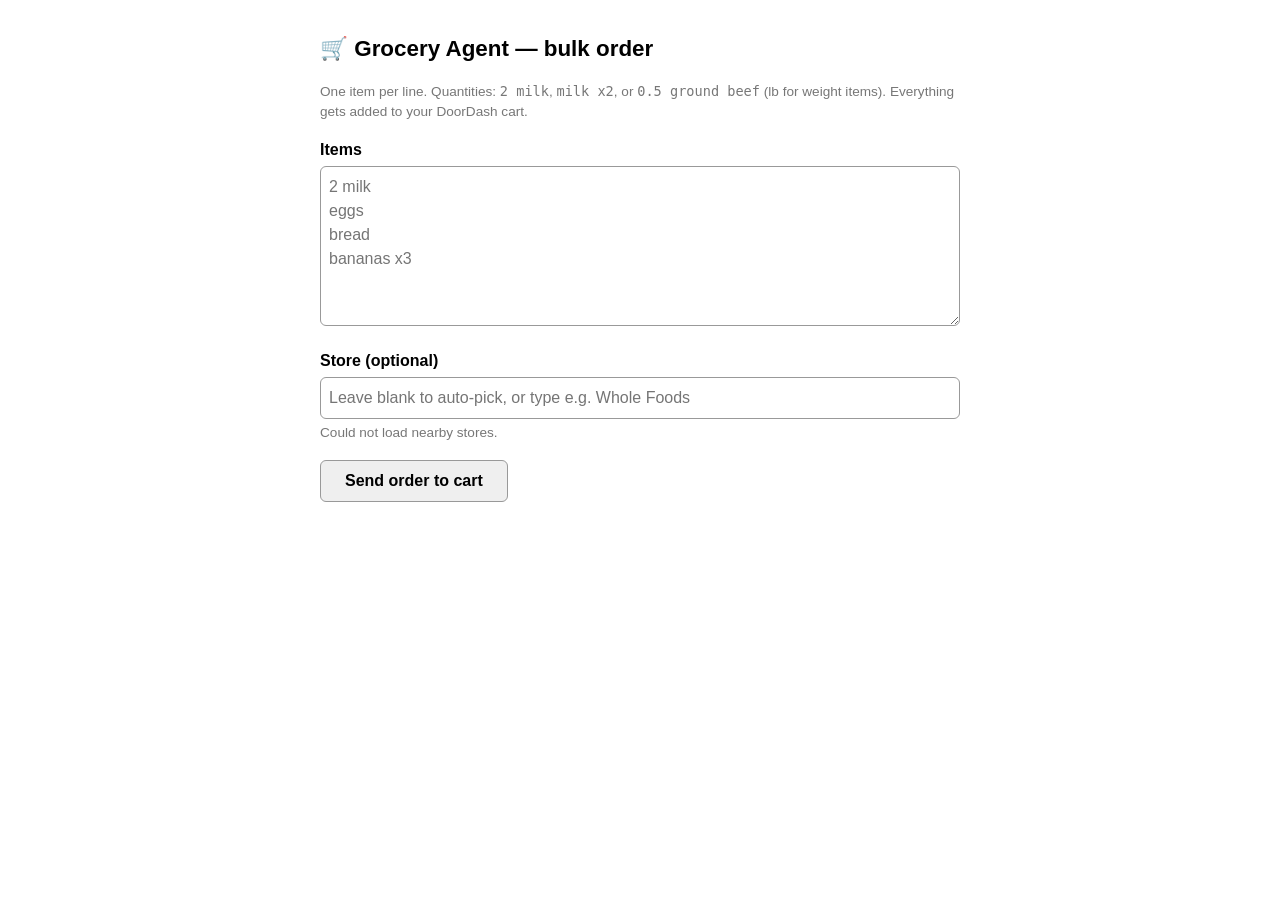
==== static/index.html @ d61a8d70 "Add bulk-order webapp bridging to DoorDash cart via dd-cli Basic stdlib-only web server: POST /api/o" ====
<!doctype html>
<html lang="en">
<head>
<meta charset="utf-8">
<meta name="viewport" content="width=device-width, initial-scale=1">
<title>Grocery Agent — bulk order</title>
<style>
  :root { color-scheme: light dark; }
  body { font-family: -apple-system, BlinkMacSystemFont, "Segoe UI", sans-serif;
         max-width: 640px; margin: 2rem auto; padding: 0 1rem; line-height: 1.5; }
  h1 { font-size: 1.4rem; }
  label { display: block; font-weight: 600; margin: 1rem 0 0.25rem; }
  textarea, input, button { font: inherit; width: 100%; box-sizing: border-box;
         padding: 0.5rem; border-radius: 6px; border: 1px solid #999; }
  textarea { min-height: 10rem; }
  button { margin-top: 1rem; cursor: pointer; font-weight: 600; width: auto;
         padding: 0.5rem 1.5rem; }
  button:disabled { opacity: 0.5; cursor: wait; }
  .hint { color: #777; font-size: 0.85rem; margin-top: 0.25rem; }
  #result { margin-top: 1.5rem; padding: 1rem; border-radius: 8px; display: none;
         border: 1px solid #999; overflow-x: auto; }
  #result.ok { border-color: #2e7d32; }
  #result.err { border-color: #c62828; }
  table { border-collapse: collapse; width: 100%; margin-top: 0.5rem; }
  td, th { text-align: left; padding: 0.2rem 0.75rem 0.2rem 0; }
  .warn { color: #b26a00; }
  .error { color: #c62828; }
</style>
</head>
<body>
<h1>🛒 Grocery Agent — bulk order</h1>
<p class="hint">One item per line. Quantities: <code>2 milk</code>, <code>milk x2</code>, or <code>0.5 ground beef</code> (lb for weight items). Everything gets added to your DoorDash cart.</p>

<label for="items">Items</label>
<textarea id="items" placeholder="2 milk&#10;eggs&#10;bread&#10;bananas x3"></textarea>

<label for="store">Store (optional)</label>
<input id="store" list="stores" placeholder="Leave blank to auto-pick, or type e.g. Whole Foods">
<datalist id="stores"></datalist>
<div class="hint" id="store-hint">Loading nearby stores…</div>

<button id="send">Send order to cart</button>

<div id="result"></div>

<script>
const $ = id => document.getElementById(id);
const storeIds = {};   // "name" -> store_id from /api/stores

fetch('/api/stores').then(r => r.json()).then(data => {
  const stores = data.stores || [];
  $('stores').innerHTML = stores.map(s => `<option value="${s.name}">`).join('');
  stores.forEach(s => storeIds[s.name] = s.store_id);
  $('store-hint').textContent = stores.length
    ? `${stores.length} stores near your default address.`
    : 'Could not load nearby stores — you can still type a store name.';
}).catch(() => $('store-hint').textContent = 'Could not load nearby stores.');

function esc(s) {
  return String(s ?? '').replace(/[&<>"]/g, c =>
    ({'&':'&amp;','<':'&lt;','>':'&gt;','"':'&quot;'}[c]));
}

$('send').onclick = async () => {
  const text = $('items').value.trim();
  const box = $('result');
  if (!text) { alert('Add at least one item.'); return; }

  const body = { text };
  const store = $('store').value.trim();
  if (store && storeIds[store]) body.store_id = String(storeIds[store]);
  else if (store) body.store_name = store;

  $('send').disabled = true;
  box.style.display = 'block';
  box.className = '';
  box.textContent = 'Resolving items and filling your cart… (this can take a minute)';

  try {
    const resp = await fetch('/api/order', {
      method: 'POST',
      headers: { 'Content-Type': 'application/json' },
      body: JSON.stringify(body),
    });
    const r = await resp.json();
    box.className = r.ok ? 'ok' : 'err';
    if (!r.ok) {
      box.innerHTML = `<strong class="error">Order failed:</strong> ${esc(r.error)}`;
      return;
    }
    const rows = (r.resolved || []).map(it =>
      `<tr><td>${esc(it.quantity)}${it.unit ? ' ' + esc(it.unit) : '×'}</td>` +
      `<td>${esc(it.name)}</td><td>${it.price != null ? '$' + esc(it.price) : ''}</td></tr>`
    ).join('');
    const errs = (r.item_errors || []).map(e =>
      `<li class="error">${esc(e.item_name || e.item_id)}: ${esc(e.error_message)}</li>`).join('');
    box.innerHTML =
      `<strong>✅ Added to your ${esc(r.store_name)} cart</strong>` +
      (r.appended_to_existing_cart
        ? ' <span class="warn">(appended to a cart you already had open at this store)</span>' : '') +
      `<table><tr><th>Qty</th><th>Item</th><th>Price</th></tr>${rows}</table>` +
      (r.notes ? `<p class="warn">⚠️ ${esc(r.notes)}</p>` : '') +
      (errs ? `<p class="error">Some items failed:</p><ul>${errs}</ul>` : '') +
      `<p class="hint">Cart: <code>${esc(r.cart_uuid)}</code> · delivering to ${esc(r.delivery_address)}<br>` +
      `Review &amp; check out in the DoorDash app, or run ` +
      `<code>dd-cli order preview --cart-uuid ${esc(r.cart_uuid)}</code>.</p>`;
  } catch (e) {
    box.className = 'err';
    box.textContent = 'Request failed: ' + e;
  } finally {
    $('send').disabled = false;
  }
};
</script>
</body>
</html>
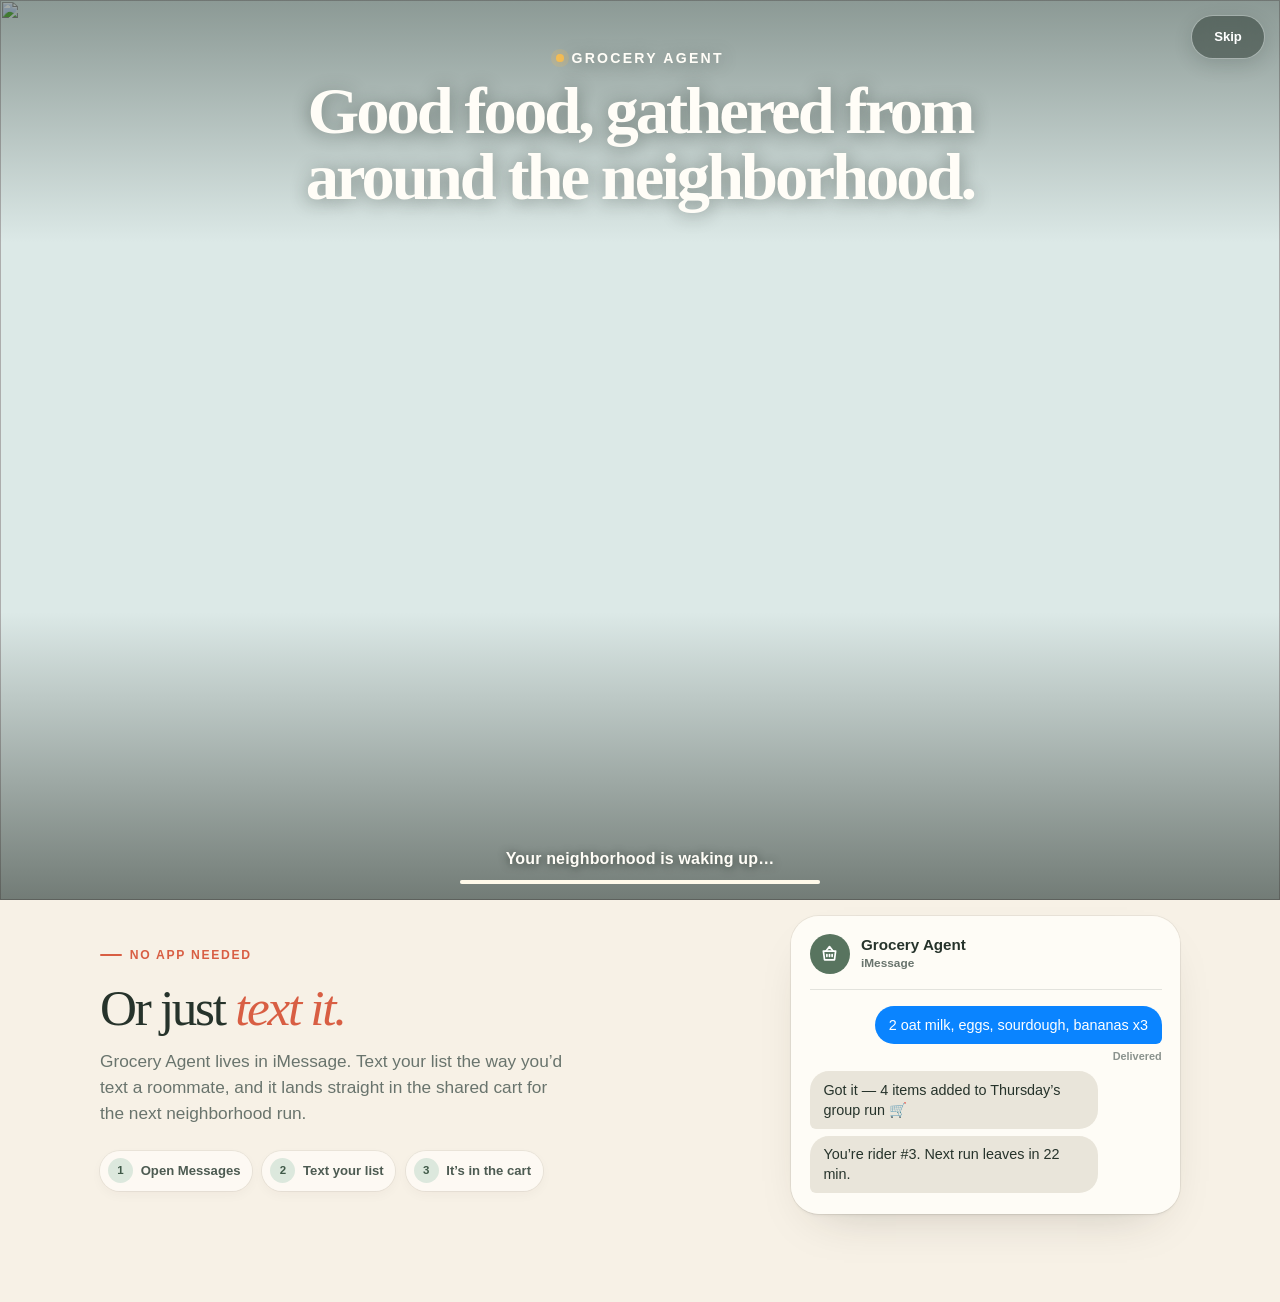
==== commit 65fb63b1: "Add grocery agent app: bulk order form, dispatch dashboard, and server - server.py: stdlib HTTP serv" ====
--- a/static/index.html
+++ b/static/index.html
@@ -3,58 +3,984 @@
 <head>
 <meta charset="utf-8">
 <meta name="viewport" content="width=device-width, initial-scale=1">
-<title>Grocery Agent — bulk order</title>
+<meta name="theme-color" content="#f7f1e6">
+<title>Grocery Agent — groceries, gathered</title>
 <style>
-  :root { color-scheme: light dark; }
-  body { font-family: -apple-system, BlinkMacSystemFont, "Segoe UI", sans-serif;
-         max-width: 640px; margin: 2rem auto; padding: 0 1rem; line-height: 1.5; }
-  h1 { font-size: 1.4rem; }
-  label { display: block; font-weight: 600; margin: 1rem 0 0.25rem; }
-  textarea, input, button { font: inherit; width: 100%; box-sizing: border-box;
-         padding: 0.5rem; border-radius: 6px; border: 1px solid #999; }
-  textarea { min-height: 10rem; }
-  button { margin-top: 1rem; cursor: pointer; font-weight: 600; width: auto;
-         padding: 0.5rem 1.5rem; }
-  button:disabled { opacity: 0.5; cursor: wait; }
-  .hint { color: #777; font-size: 0.85rem; margin-top: 0.25rem; }
-  #result { margin-top: 1.5rem; padding: 1rem; border-radius: 8px; display: none;
-         border: 1px solid #999; overflow-x: auto; }
-  #result.ok { border-color: #2e7d32; }
-  #result.err { border-color: #c62828; }
-  table { border-collapse: collapse; width: 100%; margin-top: 0.5rem; }
-  td, th { text-align: left; padding: 0.2rem 0.75rem 0.2rem 0; }
-  .warn { color: #b26a00; }
-  .error { color: #c62828; }
+  :root {
+    color-scheme: light;
+    --cream: #f7f1e6;
+    --paper: #fffdf8;
+    --ink: #26332b;
+    --muted: #69746d;
+    --sage: #58745f;
+    --sage-dark: #3f5948;
+    --tomato: #d85e43;
+    --mustard: #e3ac45;
+    --line: rgba(38, 51, 43, 0.12);
+    --shadow-card:
+      0 0 0 1px rgba(0, 0, 0, 0.06),
+      0 2px 4px -2px rgba(44, 38, 28, 0.12),
+      0 20px 50px -28px rgba(44, 38, 28, 0.28);
+    --shadow-button:
+      0 0 0 1px rgba(0, 0, 0, 0.08),
+      0 2px 4px rgba(44, 38, 28, 0.13),
+      0 10px 22px -14px rgba(44, 38, 28, 0.42);
+  }
+
+  * { box-sizing: border-box; }
+
+  html {
+    -webkit-font-smoothing: antialiased;
+    -moz-osx-font-smoothing: grayscale;
+    background: var(--cream);
+  }
+
+  body {
+    min-width: 320px;
+    margin: 0;
+    color: var(--ink);
+    background:
+      radial-gradient(circle at 8% 4%, rgba(227, 172, 69, 0.14), transparent 30rem),
+      radial-gradient(circle at 94% 28%, rgba(88, 116, 95, 0.11), transparent 32rem),
+      var(--cream);
+    font-family: Inter, ui-rounded, "SF Pro Rounded", -apple-system, BlinkMacSystemFont, "Segoe UI", sans-serif;
+    line-height: 1.5;
+  }
+
+  button, input, textarea { font: inherit; }
+  button, a { -webkit-tap-highlight-color: transparent; }
+  h1, h2, p { margin-top: 0; }
+  h1, h2 { text-wrap: balance; }
+  p, label, .hint { text-wrap: pretty; }
+
+  /* Opening story */
+  .intro {
+    position: fixed;
+    z-index: 100;
+    inset: 0;
+    overflow: hidden;
+    background: #dce9e7;
+    opacity: 1;
+    transition: opacity 360ms ease-in, filter 360ms ease-in;
+  }
+
+  .intro[hidden] { display: none; }
+
+  .intro.is-leaving {
+    opacity: 0;
+    filter: blur(4px);
+    pointer-events: none;
+  }
+
+  .intro-backdrop {
+    position: absolute;
+    inset: 0;
+    width: 100%;
+    height: 100%;
+    object-fit: cover;
+    object-position: center;
+    outline: 1px solid rgba(0, 0, 0, 0.1);
+    outline-offset: -1px;
+  }
+
+  .intro-shade {
+    position: absolute;
+    inset: 0;
+    background:
+      linear-gradient(180deg, rgba(28, 43, 35, 0.42) 0%, transparent 27%),
+      linear-gradient(0deg, rgba(31, 38, 30, 0.56) 0%, transparent 32%);
+    pointer-events: none;
+  }
+
+  .intro-copy {
+    position: absolute;
+    z-index: 4;
+    top: clamp(1.6rem, 5vh, 4rem);
+    left: 50%;
+    width: min(90vw, 720px);
+    color: #fffdf7;
+    text-align: center;
+    transform: translateX(-50%);
+    text-shadow: 0 2px 18px rgba(25, 34, 27, 0.42);
+  }
+
+  .intro-kicker {
+    display: inline-flex;
+    align-items: center;
+    gap: 0.48rem;
+    margin-bottom: 0.6rem;
+    font-size: clamp(0.72rem, 1.2vw, 0.88rem);
+    font-weight: 800;
+    letter-spacing: 0.16em;
+    text-transform: uppercase;
+  }
+
+  .intro-kicker::before {
+    width: 0.48rem;
+    height: 0.48rem;
+    border-radius: 50%;
+    background: #f4bd55;
+    box-shadow: 0 0 0 5px rgba(244, 189, 85, 0.2);
+    content: "";
+  }
+
+  .intro h1 {
+    max-width: 680px;
+    margin: 0 auto;
+    font-family: Georgia, "Times New Roman", serif;
+    font-size: clamp(2rem, 5.2vw, 4.5rem);
+    font-weight: 600;
+    letter-spacing: -0.045em;
+    line-height: 0.98;
+  }
+
+  .intro.is-playing .intro-kicker {
+    animation: copy-enter 520ms 100ms both cubic-bezier(0.2, 0, 0, 1);
+  }
+
+  .intro.is-playing h1 {
+    animation: copy-enter 620ms 220ms both cubic-bezier(0.2, 0, 0, 1);
+  }
+
+  .skip-intro {
+    position: absolute;
+    z-index: 8;
+    top: max(1rem, env(safe-area-inset-top));
+    right: max(1rem, env(safe-area-inset-right));
+    min-width: 72px;
+    min-height: 42px;
+    padding: 0.55rem 0.9rem;
+    border: 0;
+    border-radius: 999px;
+    color: #fff;
+    background: rgba(31, 45, 36, 0.48);
+    box-shadow: 0 0 0 1px rgba(255, 255, 255, 0.22), 0 6px 20px rgba(20, 31, 24, 0.16);
+    backdrop-filter: blur(10px);
+    cursor: pointer;
+    font-size: 0.82rem;
+    font-weight: 800;
+    transition-property: background-color, transform;
+    transition-duration: 160ms;
+    transition-timing-function: ease-out;
+  }
+
+  .skip-intro:hover { background: rgba(31, 45, 36, 0.68); }
+  .skip-intro:active { transform: scale(0.96); }
+  .skip-intro:focus-visible { outline: 3px solid #fff; outline-offset: 3px; }
+
+  .delivery-car {
+    position: absolute;
+    z-index: 5;
+    bottom: clamp(3.5rem, 7vh, 6.5rem);
+    left: 0;
+    width: clamp(172px, 27vw, 390px);
+    transform: translate3d(-34vw, 0, 0);
+    will-change: transform, opacity;
+  }
+
+  .car-bob {
+    position: relative;
+  }
+
+  .delivery-car img {
+    display: block;
+    width: 100%;
+    height: auto;
+    filter: drop-shadow(0 10px 8px rgba(42, 36, 27, 0.22));
+  }
+
+  .car-loaded {
+    position: absolute;
+    inset: 0;
+    opacity: 0;
+  }
+
+  .intro.is-playing .delivery-car {
+    animation: car-journey 7.6s forwards cubic-bezier(0.5, 0, 0.2, 1);
+  }
+
+  .intro.is-playing .car-bob {
+    animation: road-bob 420ms 7 alternate ease-in-out;
+  }
+
+  .intro.is-playing .car-loaded {
+    animation: loaded-car-reveal 7.6s forwards linear;
+  }
+
+  .grocery-parcel {
+    position: absolute;
+    z-index: 6;
+    top: var(--from-y);
+    left: var(--from-x);
+    width: clamp(42px, 6vw, 82px);
+    height: auto;
+    opacity: 0;
+    filter: drop-shadow(0 6px 6px rgba(42, 36, 27, 0.22));
+    will-change: transform, opacity;
+  }
+
+  .intro.is-playing .grocery-parcel {
+    animation: groceries-fly 1.18s var(--delay) both cubic-bezier(0.26, 0.7, 0.3, 1);
+  }
+
+  .parcel-one { --from-x: 12vw; --from-y: 48%; --delay: 2.6s; }
+  .parcel-two { --from-x: 29vw; --from-y: 50%; --delay: 3.02s; }
+  .parcel-three { --from-x: 46vw; --from-y: 51%; --delay: 3.44s; }
+
+  .doorstep-parcel {
+    position: absolute;
+    z-index: 4;
+    right: 14vw;
+    bottom: clamp(5.2rem, 10vh, 8rem);
+    width: clamp(42px, 5vw, 72px);
+    height: auto;
+    opacity: 0;
+    transform: translateY(-12px) scale(0.86);
+    filter: drop-shadow(0 5px 5px rgba(42, 36, 27, 0.2));
+  }
+
+  .intro.is-playing .doorstep-parcel {
+    animation: doorstep-arrival 640ms 6.35s both cubic-bezier(0.2, 0, 0, 1);
+  }
+
+  .intro-status-wrap {
+    position: absolute;
+    z-index: 7;
+    bottom: max(1rem, env(safe-area-inset-bottom));
+    left: 50%;
+    display: grid;
+    justify-items: center;
+    gap: 0.55rem;
+    width: min(86vw, 480px);
+    transform: translateX(-50%);
+  }
+
+  .intro-status {
+    min-height: 1.5em;
+    margin: 0;
+    color: #fffdf7;
+    font-size: clamp(0.86rem, 1.7vw, 1rem);
+    font-weight: 750;
+    letter-spacing: 0.01em;
+    text-align: center;
+    text-shadow: 0 1px 8px rgba(27, 36, 29, 0.7);
+  }
+
+  .story-progress {
+    position: relative;
+    width: min(70vw, 360px);
+    height: 4px;
+    overflow: hidden;
+    border-radius: 999px;
+    background: rgba(255, 255, 255, 0.3);
+  }
+
+  .story-progress::after {
+    position: absolute;
+    inset: 0;
+    background: #fff9e9;
+    content: "";
+    transform: scaleX(0);
+    transform-origin: left;
+  }
+
+  .intro.is-playing .story-progress::after {
+    animation: progress-fill 7.7s linear forwards;
+  }
+
+  /* Main app */
+  .site-shell {
+    min-height: 100vh;
+    overflow: hidden;
+  }
+
+  .site-nav {
+    display: flex;
+    align-items: center;
+    justify-content: space-between;
+    width: min(1120px, calc(100% - 2rem));
+    min-height: 78px;
+    margin: 0 auto;
+  }
+
+  .brand {
+    display: inline-flex;
+    align-items: center;
+    gap: 0.7rem;
+    color: var(--ink);
+    font-weight: 850;
+    letter-spacing: -0.025em;
+    text-decoration: none;
+  }
+
+  .brand-mark {
+    display: grid;
+    width: 38px;
+    height: 38px;
+    place-items: center;
+    border-radius: 12px;
+    color: #fff;
+    background: var(--tomato);
+    box-shadow: var(--shadow-card);
+  }
+
+  .brand-mark svg { width: 21px; height: 21px; }
+
+  .nav-actions {
+    display: flex;
+    align-items: center;
+    gap: 0.45rem;
+  }
+
+  .nav-link, .replay-intro {
+    display: inline-flex;
+    align-items: center;
+    justify-content: center;
+    min-height: 42px;
+    padding: 0.55rem 0.88rem;
+    border: 0;
+    border-radius: 999px;
+    color: var(--sage-dark);
+    background: transparent;
+    cursor: pointer;
+    font-size: 0.86rem;
+    font-weight: 750;
+    text-decoration: none;
+    transition-property: background-color, transform;
+    transition-duration: 160ms;
+    transition-timing-function: ease-out;
+  }
+
+  .nav-link:hover, .replay-intro:hover { background: rgba(88, 116, 95, 0.1); }
+  .nav-link:active, .replay-intro:active { transform: scale(0.96); }
+  .nav-link:focus-visible, .replay-intro:focus-visible { outline: 3px solid rgba(88, 116, 95, 0.28); }
+
+  .app-grid {
+    display: grid;
+    grid-template-columns: minmax(0, 0.9fr) minmax(360px, 1.1fr);
+    gap: clamp(2.2rem, 7vw, 7rem);
+    align-items: center;
+    width: min(1080px, calc(100% - 2rem));
+    min-height: calc(100vh - 78px);
+    margin: 0 auto;
+    padding: 2.2rem 0 5rem;
+  }
+
+  .hero-kicker {
+    display: inline-flex;
+    align-items: center;
+    gap: 0.48rem;
+    margin-bottom: 1.1rem;
+    color: var(--tomato);
+    font-size: 0.76rem;
+    font-weight: 850;
+    letter-spacing: 0.14em;
+    text-transform: uppercase;
+  }
+
+  .hero-kicker::before {
+    width: 22px;
+    height: 2px;
+    border-radius: 999px;
+    background: currentColor;
+    content: "";
+  }
+
+  .hero h1 {
+    max-width: 610px;
+    margin-bottom: 1.15rem;
+    color: var(--ink);
+    font-family: Georgia, "Times New Roman", serif;
+    font-size: clamp(3rem, 7vw, 5.8rem);
+    font-weight: 500;
+    letter-spacing: -0.06em;
+    line-height: 0.94;
+  }
+
+  .hero h1 em {
+    color: var(--tomato);
+    font-weight: inherit;
+  }
+
+  .hero-copy {
+    max-width: 500px;
+    margin-bottom: 1.7rem;
+    color: var(--muted);
+    font-size: clamp(1rem, 2vw, 1.12rem);
+  }
+
+  .steps {
+    display: flex;
+    flex-wrap: wrap;
+    gap: 0.65rem;
+  }
+
+  .step {
+    display: inline-flex;
+    align-items: center;
+    gap: 0.48rem;
+    min-height: 40px;
+    padding: 0.45rem 0.72rem 0.45rem 0.5rem;
+    border-radius: 999px;
+    color: #4d5b52;
+    background: rgba(255, 253, 248, 0.72);
+    box-shadow: 0 0 0 1px rgba(0, 0, 0, 0.055), 0 4px 12px rgba(45, 38, 27, 0.035);
+    font-size: 0.82rem;
+    font-weight: 720;
+  }
+
+  .step-number {
+    display: grid;
+    width: 25px;
+    height: 25px;
+    place-items: center;
+    border-radius: 50%;
+    color: var(--sage-dark);
+    background: #dce8dd;
+    font-size: 0.72rem;
+    font-variant-numeric: tabular-nums;
+  }
+
+  .order-card {
+    padding: clamp(1.25rem, 4vw, 2.1rem);
+    border-radius: 28px;
+    background: rgba(255, 253, 248, 0.93);
+    box-shadow: var(--shadow-card);
+    backdrop-filter: blur(14px);
+  }
+
+  .card-heading {
+    display: flex;
+    gap: 1rem;
+    align-items: flex-start;
+    justify-content: space-between;
+    margin-bottom: 1.55rem;
+  }
+
+  .card-heading h2 {
+    margin-bottom: 0.28rem;
+    font-family: Georgia, "Times New Roman", serif;
+    font-size: 1.75rem;
+    font-weight: 600;
+    letter-spacing: -0.035em;
+  }
+
+  .card-heading p {
+    margin-bottom: 0;
+    color: var(--muted);
+    font-size: 0.9rem;
+  }
+
+  .bag-thumb {
+    width: 58px;
+    height: 58px;
+    object-fit: contain;
+    filter: drop-shadow(0 6px 5px rgba(44, 38, 28, 0.12));
+  }
+
+  label {
+    display: flex;
+    align-items: center;
+    justify-content: space-between;
+    margin: 1.15rem 0 0.42rem;
+    color: #34433a;
+    font-size: 0.84rem;
+    font-weight: 800;
+  }
+
+  .optional {
+    color: #8a928d;
+    font-size: 0.72rem;
+    font-weight: 650;
+  }
+
+  textarea, input {
+    width: 100%;
+    border: 1px solid rgba(38, 51, 43, 0.17);
+    border-radius: 14px;
+    outline: none;
+    color: var(--ink);
+    background: rgba(255, 255, 255, 0.82);
+    box-shadow: inset 0 1px 2px rgba(41, 34, 25, 0.035);
+    transition-property: border-color, box-shadow, background-color;
+    transition-duration: 160ms;
+    transition-timing-function: ease-out;
+  }
+
+  textarea {
+    min-height: 154px;
+    resize: vertical;
+    padding: 0.9rem 1rem;
+    line-height: 1.55;
+  }
+
+  input {
+    min-height: 49px;
+    padding: 0.7rem 1rem;
+  }
+
+  textarea::placeholder, input::placeholder { color: #9ba19d; }
+
+  textarea:hover, input:hover { border-color: rgba(38, 51, 43, 0.28); }
+
+  textarea:focus, input:focus {
+    border-color: var(--sage);
+    background: #fff;
+    box-shadow: 0 0 0 4px rgba(88, 116, 95, 0.13);
+  }
+
+  .hint {
+    margin: 0.42rem 0 0;
+    color: #818a84;
+    font-size: 0.76rem;
+  }
+
+  .send-button {
+    display: flex;
+    align-items: center;
+    justify-content: center;
+    gap: 0.62rem;
+    width: 100%;
+    min-height: 52px;
+    margin-top: 1.45rem;
+    padding: 0.7rem 1rem 0.7rem 1.1rem;
+    border: 0;
+    border-radius: 14px;
+    color: #fff;
+    background: var(--sage);
+    box-shadow: var(--shadow-button);
+    cursor: pointer;
+    font-weight: 820;
+    transition-property: background-color, transform, box-shadow;
+    transition-duration: 160ms;
+    transition-timing-function: ease-out;
+  }
+
+  .send-button:hover {
+    background: var(--sage-dark);
+    box-shadow:
+      0 0 0 1px rgba(0, 0, 0, 0.08),
+      0 3px 6px rgba(44, 38, 28, 0.16),
+      0 14px 28px -14px rgba(44, 38, 28, 0.48);
+  }
+
+  .send-button:active { transform: scale(0.96); }
+  .send-button:focus-visible { outline: 3px solid rgba(88, 116, 95, 0.3); outline-offset: 3px; }
+  .send-button:disabled { opacity: 0.58; cursor: wait; transform: none; }
+  .send-button svg { width: 18px; height: 18px; }
+
+  #result {
+    display: none;
+    margin-top: 1rem;
+    padding: 1rem;
+    overflow-x: auto;
+    border-radius: 14px;
+    background: #f6f3ea;
+    box-shadow: inset 0 0 0 1px rgba(38, 51, 43, 0.1);
+    font-size: 0.84rem;
+  }
+
+  #result.ok { background: #edf5ed; box-shadow: inset 0 0 0 1px rgba(46, 125, 50, 0.18); }
+  #result.err { background: #fff0ed; box-shadow: inset 0 0 0 1px rgba(198, 40, 40, 0.18); }
+
+  table { width: 100%; margin-top: 0.6rem; border-collapse: collapse; }
+  td, th { padding: 0.32rem 0.75rem 0.32rem 0; text-align: left; }
+  td:first-child { font-variant-numeric: tabular-nums; }
+  .warn { color: #95600d; }
+  .error { color: #b52e27; }
+  code {
+    padding: 0.12em 0.32em;
+    border-radius: 5px;
+    background: rgba(38, 51, 43, 0.075);
+    font-size: 0.9em;
+  }
+
+  /* iMessage section */
+  .imessage-section {
+    display: grid;
+    grid-template-columns: minmax(0, 1fr) minmax(320px, 0.9fr);
+    gap: clamp(2.2rem, 6vw, 6rem);
+    align-items: center;
+    width: min(1080px, calc(100% - 2rem));
+    margin: 0 auto;
+    padding: 1rem 0 5.5rem;
+  }
+
+  .imessage-section h2 {
+    max-width: 520px;
+    margin-bottom: 1rem;
+    font-family: Georgia, "Times New Roman", serif;
+    font-size: clamp(2.1rem, 4.5vw, 3.2rem);
+    font-weight: 500;
+    letter-spacing: -0.045em;
+    line-height: 1;
+  }
+
+  .imessage-section h2 em { color: var(--tomato); font-weight: inherit; }
+
+  .imessage-copy p {
+    max-width: 470px;
+    margin-bottom: 1.5rem;
+    color: var(--muted);
+    font-size: clamp(0.98rem, 1.8vw, 1.08rem);
+  }
+
+  .chat-card {
+    max-width: 430px;
+    margin-left: auto;
+    padding: 1.15rem 1.15rem 1.3rem;
+    border-radius: 28px;
+    background: rgba(255, 253, 248, 0.93);
+    box-shadow: var(--shadow-card);
+  }
+
+  .chat-header {
+    display: flex;
+    align-items: center;
+    gap: 0.7rem;
+    margin-bottom: 1rem;
+    padding-bottom: 0.9rem;
+    border-bottom: 1px solid var(--line);
+  }
+
+  .chat-avatar {
+    display: grid;
+    width: 40px;
+    height: 40px;
+    place-items: center;
+    border-radius: 50%;
+    color: #fff;
+    background: var(--sage);
+  }
+
+  .chat-avatar svg { width: 21px; height: 21px; }
+  .chat-name { font-size: 0.95rem; font-weight: 820; line-height: 1.2; }
+  .chat-sub { color: var(--muted); font-size: 0.74rem; font-weight: 650; }
+
+  .chat-thread { display: grid; gap: 0.42rem; }
+
+  .bubble {
+    max-width: 82%;
+    padding: 0.55rem 0.85rem;
+    border-radius: 19px;
+    font-size: 0.9rem;
+    line-height: 1.4;
+  }
+
+  .bubble.me {
+    justify-self: end;
+    color: #fff;
+    background: #0a84ff;
+    border-bottom-right-radius: 6px;
+  }
+
+  .bubble.them {
+    justify-self: start;
+    color: var(--ink);
+    background: #e9e5da;
+    border-bottom-left-radius: 6px;
+  }
+
+  .chat-status {
+    justify-self: end;
+    margin-top: -0.15rem;
+    color: #8a928d;
+    font-size: 0.68rem;
+    font-weight: 700;
+  }
+
+  @media (max-width: 760px) {
+    .imessage-section { grid-template-columns: 1fr; gap: 2.2rem; padding-top: 0; }
+    .chat-card { max-width: 480px; margin-left: 0; }
+  }
+
+  .enter-piece { opacity: 0; transform: translateY(12px); filter: blur(4px); }
+  .app-ready .enter-piece { animation: app-enter 480ms both cubic-bezier(0.2, 0, 0, 1); }
+  .app-ready .hero .enter-piece:nth-child(1) { animation-delay: 40ms; }
+  .app-ready .hero .enter-piece:nth-child(2) { animation-delay: 140ms; }
+  .app-ready .hero .enter-piece:nth-child(3) { animation-delay: 240ms; }
+  .app-ready .hero .enter-piece:nth-child(4) { animation-delay: 340ms; }
+  .app-ready .order-card.enter-piece { animation-delay: 200ms; }
+
+  @keyframes copy-enter {
+    from { opacity: 0; transform: translateY(12px); filter: blur(4px); }
+    to { opacity: 1; transform: translateY(0); filter: blur(0); }
+  }
+
+  @keyframes car-journey {
+    0% { opacity: 0; transform: translate3d(-34vw, 0, 0); }
+    4% { opacity: 1; }
+    28%, 60% { opacity: 1; transform: translate3d(calc(50vw - 50%), 0, 0); }
+    79%, 92% { opacity: 1; transform: translate3d(calc(82vw - 50%), 0, 0); }
+    100% { opacity: 0; transform: translate3d(calc(88vw - 50%), 0, 0); }
+  }
+
+  @keyframes road-bob {
+    from { transform: translateY(0) rotate(-0.35deg); }
+    to { transform: translateY(-3px) rotate(0.25deg); }
+  }
+
+  @keyframes loaded-car-reveal {
+    0%, 55% { opacity: 0; }
+    60%, 100% { opacity: 1; }
+  }
+
+  @keyframes groceries-fly {
+    0% { opacity: 0; transform: translate3d(0, 0, 0) scale(0.45) rotate(-12deg); }
+    16% { opacity: 1; }
+    62% { opacity: 1; transform: translate3d(calc(48vw - var(--from-x)), -9vh, 0) scale(0.82) rotate(8deg); }
+    100% { opacity: 0; transform: translate3d(calc(48vw - var(--from-x)), 23vh, 0) scale(0.3) rotate(18deg); }
+  }
+
+  @keyframes doorstep-arrival {
+    from { opacity: 0; transform: translateY(-12px) scale(0.86); filter: blur(4px) drop-shadow(0 5px 5px rgba(42, 36, 27, 0.2)); }
+    to { opacity: 1; transform: translateY(0) scale(1); filter: blur(0) drop-shadow(0 5px 5px rgba(42, 36, 27, 0.2)); }
+  }
+
+  @keyframes progress-fill {
+    to { transform: scaleX(1); }
+  }
+
+  @keyframes app-enter {
+    to { opacity: 1; transform: translateY(0); filter: blur(0); }
+  }
+
+  @media (max-width: 760px) {
+    .intro-backdrop { object-position: 59% center; }
+    .intro-copy { top: 4.6rem; }
+    .intro h1 { font-size: clamp(2.1rem, 10vw, 3.35rem); }
+    .delivery-car { bottom: 5.2rem; width: clamp(162px, 44vw, 260px); }
+    .doorstep-parcel { right: 6vw; bottom: 6rem; }
+    .parcel-one { --from-x: 3vw; }
+    .parcel-two { --from-x: 22vw; }
+    .parcel-three { --from-x: 40vw; }
+
+    .app-grid {
+      grid-template-columns: 1fr;
+      gap: 2.5rem;
+      min-height: auto;
+      padding-top: 3rem;
+    }
+
+    .hero h1 { max-width: 620px; font-size: clamp(3.5rem, 15vw, 5.4rem); }
+    .order-card { border-radius: 24px; }
+  }
+
+  @media (max-width: 520px) {
+    .site-nav { min-height: 68px; }
+    .brand span:last-child { display: none; }
+    .nav-link, .replay-intro { padding-inline: 0.65rem; font-size: 0.78rem; }
+    .app-grid { padding-top: 2rem; }
+    .hero h1 { font-size: clamp(3.15rem, 16.5vw, 4.6rem); }
+    .steps { gap: 0.45rem; }
+    .step { font-size: 0.76rem; }
+    .card-heading h2 { font-size: 1.52rem; }
+  }
+
+  @media (prefers-reduced-motion: reduce) {
+    *, *::before, *::after {
+      scroll-behavior: auto !important;
+      animation-duration: 1ms !important;
+      animation-delay: 0ms !important;
+      animation-iteration-count: 1 !important;
+      transition-duration: 1ms !important;
+    }
+    .enter-piece { opacity: 1; transform: none; filter: none; }
+  }
 </style>
 </head>
 <body>
-<h1>🛒 Grocery Agent — bulk order</h1>
-<p class="hint">One item per line. Quantities: <code>2 milk</code>, <code>milk x2</code>, or <code>0.5 ground beef</code> (lb for weight items). Everything gets added to your DoorDash cart.</p>
-
-<label for="items">Items</label>
-<textarea id="items" placeholder="2 milk&#10;eggs&#10;bread&#10;bananas x3"></textarea>
-
-<label for="store">Store (optional)</label>
-<input id="store" list="stores" placeholder="Leave blank to auto-pick, or type e.g. Whole Foods">
-<datalist id="stores"></datalist>
-<div class="hint" id="store-hint">Loading nearby stores…</div>
-
-<button id="send">Send order to cart</button>
-
-<div id="result"></div>
+<section class="intro" id="intro" aria-label="How Grocery Agent delivers your order">
+  <img class="intro-backdrop" src="/assets/neighborhood-storybook.webp" alt="">
+  <div class="intro-shade"></div>
+  <div class="intro-copy">
+    <div class="intro-kicker">Grocery Agent</div>
+    <h1>Good food, gathered from around the neighborhood.</h1>
+  </div>
+  <button class="skip-intro" id="skip-intro" type="button">Skip</button>
+
+  <img class="grocery-parcel parcel-one" src="/assets/grocery-bag.webp" alt="">
+  <img class="grocery-parcel parcel-two" src="/assets/grocery-bag.webp" alt="">
+  <img class="grocery-parcel parcel-three" src="/assets/grocery-bag.webp" alt="">
+  <div class="delivery-car" aria-hidden="true">
+    <div class="car-bob">
+      <img class="car-empty" src="/assets/delivery-car-empty.webp" alt="">
+      <img class="car-loaded" src="/assets/delivery-car-loaded.webp" alt="">
+    </div>
+  </div>
+  <img class="doorstep-parcel" src="/assets/grocery-bag.webp" alt="">
+
+  <div class="intro-status-wrap">
+    <p class="intro-status" id="intro-status" aria-live="polite">Your neighborhood is waking up…</p>
+    <div class="story-progress" aria-hidden="true"></div>
+  </div>
+</section>
+
+<div class="site-shell" id="site-shell" inert>
+  <nav class="site-nav" aria-label="Main navigation">
+    <a class="brand" href="/" aria-label="Grocery Agent home">
+      <span class="brand-mark" aria-hidden="true">
+        <svg viewBox="0 0 24 24" fill="none" stroke="currentColor" stroke-width="2" stroke-linecap="round" stroke-linejoin="round">
+          <path d="M5 8h14l-1.3 10H6.3L5 8Z"/><path d="m8 8 4-5 4 5"/><path d="M9 12v2m3-2v2m3-2v2"/>
+        </svg>
+      </span>
+      <span>Grocery Agent</span>
+    </a>
+    <div class="nav-actions">
+      <button class="replay-intro" id="replay-intro" type="button">Replay story</button>
+      <a class="nav-link" href="/dashboard">Group dashboard →</a>
+    </div>
+  </nav>
+
+  <main class="app-grid">
+    <section class="hero">
+      <div class="hero-kicker enter-piece">Your whole list, one trip</div>
+      <h1 class="enter-piece">Groceries, <em>gathered.</em></h1>
+      <p class="hero-copy enter-piece">
+        Add your list in any format. We’ll find the best matches nearby and place everything into your cart, ready for your review.
+      </p>
+      <div class="steps enter-piece" aria-label="How it works">
+        <span class="step"><span class="step-number">1</span> Paste your list</span>
+        <span class="step"><span class="step-number">2</span> We gather it</span>
+        <span class="step"><span class="step-number">3</span> You review</span>
+      </div>
+    </section>
+
+    <section class="order-card enter-piece" aria-labelledby="order-title">
+      <div class="card-heading">
+        <div>
+          <h2 id="order-title">What’s on your list?</h2>
+          <p>One item per line. Quantities can be casual.</p>
+        </div>
+        <img class="bag-thumb" src="/assets/grocery-bag.webp" alt="">
+      </div>
+
+      <label for="items">Grocery items</label>
+      <textarea id="items" placeholder="2 cartons oat milk&#10;eggs&#10;sourdough bread&#10;bananas x3"></textarea>
+
+      <label for="store">
+        <span>Preferred store</span>
+        <span class="optional">Optional</span>
+      </label>
+      <input id="store" list="stores" placeholder="Leave blank and we’ll choose nearby">
+      <datalist id="stores"></datalist>
+      <p class="hint" id="store-hint">Finding nearby stores…</p>
+
+      <button class="send-button" id="send" type="button">
+        <span>Gather my groceries</span>
+        <svg viewBox="0 0 24 24" fill="none" stroke="currentColor" stroke-width="2.2" stroke-linecap="round" stroke-linejoin="round" aria-hidden="true">
+          <path d="M5 12h14M14 7l5 5-5 5"/>
+        </svg>
+      </button>
+
+      <div id="result" aria-live="polite"></div>
+    </section>
+  </main>
+
+  <section class="imessage-section" aria-labelledby="imessage-title">
+    <div class="imessage-copy">
+      <div class="hero-kicker">No app needed</div>
+      <h2 id="imessage-title">Or just <em>text it.</em></h2>
+      <p>
+        Grocery Agent lives in iMessage. Text your list the way you’d text a
+        roommate, and it lands straight in the shared cart for the next
+        neighborhood run.
+      </p>
+      <div class="steps" aria-label="How to order by text">
+        <span class="step"><span class="step-number">1</span> Open Messages</span>
+        <span class="step"><span class="step-number">2</span> Text your list</span>
+        <span class="step"><span class="step-number">3</span> It’s in the cart</span>
+      </div>
+    </div>
+
+    <div class="chat-card" role="img" aria-label="Example iMessage conversation: you text your grocery list, Grocery Agent confirms it was added to the group run">
+      <div class="chat-header">
+        <span class="chat-avatar" aria-hidden="true">
+          <svg viewBox="0 0 24 24" fill="none" stroke="currentColor" stroke-width="2" stroke-linecap="round" stroke-linejoin="round">
+            <path d="M5 8h14l-1.3 10H6.3L5 8Z"/><path d="m8 8 4-5 4 5"/><path d="M9 12v2m3-2v2m3-2v2"/>
+          </svg>
+        </span>
+        <div>
+          <div class="chat-name">Grocery Agent</div>
+          <div class="chat-sub">iMessage</div>
+        </div>
+      </div>
+      <div class="chat-thread" aria-hidden="true">
+        <div class="bubble me">2 oat milk, eggs, sourdough, bananas x3</div>
+        <div class="chat-status">Delivered</div>
+        <div class="bubble them">Got it — 4 items added to Thursday’s group run 🛒</div>
+        <div class="bubble them">You’re rider #3. Next run leaves in 22 min.</div>
+      </div>
+    </div>
+  </section>
+</div>
 
 <script>
 const $ = id => document.getElementById(id);
-const storeIds = {};   // "name" -> store_id from /api/stores
+const intro = $('intro');
+const shell = $('site-shell');
+const introStatus = $('intro-status');
+const reducedMotion = window.matchMedia('(prefers-reduced-motion: reduce)');
+let introTimers = [];
+
+function clearIntroTimers() {
+  introTimers.forEach(window.clearTimeout);
+  introTimers = [];
+}
+
+function finishIntro() {
+  clearIntroTimers();
+  intro.classList.add('is-leaving');
+  introTimers.push(window.setTimeout(() => {
+    intro.hidden = true;
+    intro.classList.remove('is-playing', 'is-leaving');
+    shell.inert = false;
+    shell.classList.add('app-ready');
+    $('items').focus({ preventScroll: true });
+  }, reducedMotion.matches ? 0 : 370));
+}
+
+function playIntro() {
+  clearIntroTimers();
+  shell.inert = true;
+  shell.classList.remove('app-ready');
+  intro.hidden = false;
+  intro.classList.remove('is-leaving', 'is-playing');
+  introStatus.textContent = 'Your neighborhood is waking up…';
+  void intro.offsetWidth;
+  intro.classList.add('is-playing');
+
+  if (reducedMotion.matches) {
+    introTimers.push(window.setTimeout(finishIntro, 900));
+    return;
+  }
+
+  const phases = [
+    [1850, 'The car is pulling up to the neighborhood shops…'],
+    [2850, 'Fresh picks are hopping aboard…'],
+    [4550, 'Everything’s packed. Next stop: home.'],
+    [6450, 'Delivered with a little neighborhood care.']
+  ];
+  phases.forEach(([delay, copy]) => {
+    introTimers.push(window.setTimeout(() => { introStatus.textContent = copy; }, delay));
+  });
+  introTimers.push(window.setTimeout(finishIntro, 7900));
+}
+
+$('skip-intro').addEventListener('click', finishIntro);
+$('replay-intro').addEventListener('click', playIntro);
+playIntro();
+
+const storeIds = {};
 
 fetch('/api/stores').then(r => r.json()).then(data => {
   const stores = data.stores || [];
-  $('stores').innerHTML = stores.map(s => `<option value="${s.name}">`).join('');
+  $('stores').innerHTML = stores.map(s => `<option value="${esc(s.name)}">`).join('');
   stores.forEach(s => storeIds[s.name] = s.store_id);
   $('store-hint').textContent = stores.length
-    ? `${stores.length} stores near your default address.`
+    ? `${stores.length} nearby stores found. Leave blank for our best match.`
     : 'Could not load nearby stores — you can still type a store name.';
-}).catch(() => $('store-hint').textContent = 'Could not load nearby stores.');
+}).catch(() => $('store-hint').textContent = 'Could not load nearby stores — you can still type a store name.');
 
 function esc(s) {
   return String(s ?? '').replace(/[&<>"]/g, c =>
@@ -64,7 +990,15 @@
 $('send').onclick = async () => {
   const text = $('items').value.trim();
   const box = $('result');
-  if (!text) { alert('Add at least one item.'); return; }
+  if (!text) {
+    $('items').focus();
+    $('items').setAttribute('aria-invalid', 'true');
+    box.style.display = 'block';
+    box.className = 'err';
+    box.textContent = 'Add at least one grocery item to get started.';
+    return;
+  }
+  $('items').removeAttribute('aria-invalid');
 
   const body = { text };
   const store = $('store').value.trim();
@@ -74,7 +1008,7 @@
   $('send').disabled = true;
   box.style.display = 'block';
   box.className = '';
-  box.textContent = 'Resolving items and filling your cart… (this can take a minute)';
+  box.textContent = 'Resolving your list and filling the cart… this can take a minute.';
 
   try {
     const resp = await fetch('/api/order', {
@@ -95,14 +1029,14 @@
     const errs = (r.item_errors || []).map(e =>
       `<li class="error">${esc(e.item_name || e.item_id)}: ${esc(e.error_message)}</li>`).join('');
     box.innerHTML =
-      `<strong>✅ Added to your ${esc(r.store_name)} cart</strong>` +
+      `<strong>Added to your ${esc(r.store_name)} cart</strong>` +
       (r.appended_to_existing_cart
-        ? ' <span class="warn">(appended to a cart you already had open at this store)</span>' : '') +
+        ? ' <span class="warn">(appended to an existing cart at this store)</span>' : '') +
       `<table><tr><th>Qty</th><th>Item</th><th>Price</th></tr>${rows}</table>` +
-      (r.notes ? `<p class="warn">⚠️ ${esc(r.notes)}</p>` : '') +
+      (r.notes ? `<p class="warn">Note: ${esc(r.notes)}</p>` : '') +
       (errs ? `<p class="error">Some items failed:</p><ul>${errs}</ul>` : '') +
       `<p class="hint">Cart: <code>${esc(r.cart_uuid)}</code> · delivering to ${esc(r.delivery_address)}<br>` +
-      `Review &amp; check out in the DoorDash app, or run ` +
+      `Review and check out in the DoorDash app, or run ` +
       `<code>dd-cli order preview --cart-uuid ${esc(r.cart_uuid)}</code>.</p>`;
   } catch (e) {
     box.className = 'err';
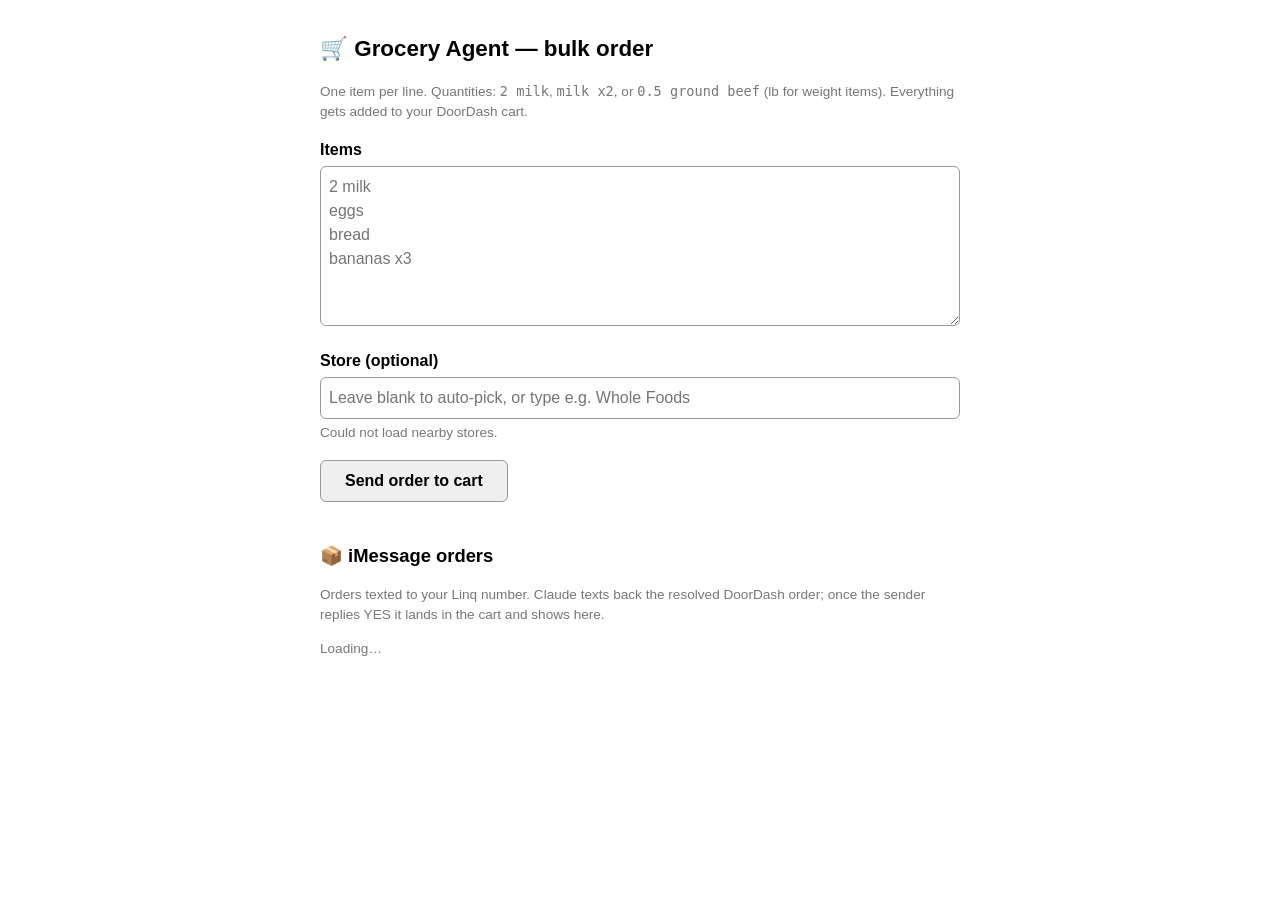
==== commit 8c6bfa37: "Add Linq iMessage integration: webhook, Claude confirm loop, orders UI Public webhook endpoint (path" ====
--- a/static/index.html
+++ b/static/index.html
@@ -3,1002 +3,93 @@
 <head>
 <meta charset="utf-8">
 <meta name="viewport" content="width=device-width, initial-scale=1">
-<meta name="theme-color" content="#f7f1e6">
-<title>Grocery Agent — groceries, gathered</title>
+<title>Grocery Agent — bulk order</title>
 <style>
-  :root {
-    color-scheme: light;
-    --cream: #f7f1e6;
-    --paper: #fffdf8;
-    --ink: #26332b;
-    --muted: #69746d;
-    --sage: #58745f;
-    --sage-dark: #3f5948;
-    --tomato: #d85e43;
-    --mustard: #e3ac45;
-    --line: rgba(38, 51, 43, 0.12);
-    --shadow-card:
-      0 0 0 1px rgba(0, 0, 0, 0.06),
-      0 2px 4px -2px rgba(44, 38, 28, 0.12),
-      0 20px 50px -28px rgba(44, 38, 28, 0.28);
-    --shadow-button:
-      0 0 0 1px rgba(0, 0, 0, 0.08),
-      0 2px 4px rgba(44, 38, 28, 0.13),
-      0 10px 22px -14px rgba(44, 38, 28, 0.42);
-  }
-
-  * { box-sizing: border-box; }
-
-  html {
-    -webkit-font-smoothing: antialiased;
-    -moz-osx-font-smoothing: grayscale;
-    background: var(--cream);
-  }
-
-  body {
-    min-width: 320px;
-    margin: 0;
-    color: var(--ink);
-    background:
-      radial-gradient(circle at 8% 4%, rgba(227, 172, 69, 0.14), transparent 30rem),
-      radial-gradient(circle at 94% 28%, rgba(88, 116, 95, 0.11), transparent 32rem),
-      var(--cream);
-    font-family: Inter, ui-rounded, "SF Pro Rounded", -apple-system, BlinkMacSystemFont, "Segoe UI", sans-serif;
-    line-height: 1.5;
-  }
-
-  button, input, textarea { font: inherit; }
-  button, a { -webkit-tap-highlight-color: transparent; }
-  h1, h2, p { margin-top: 0; }
-  h1, h2 { text-wrap: balance; }
-  p, label, .hint { text-wrap: pretty; }
-
-  /* Opening story */
-  .intro {
-    position: fixed;
-    z-index: 100;
-    inset: 0;
-    overflow: hidden;
-    background: #dce9e7;
-    opacity: 1;
-    transition: opacity 360ms ease-in, filter 360ms ease-in;
-  }
-
-  .intro[hidden] { display: none; }
-
-  .intro.is-leaving {
-    opacity: 0;
-    filter: blur(4px);
-    pointer-events: none;
-  }
-
-  .intro-backdrop {
-    position: absolute;
-    inset: 0;
-    width: 100%;
-    height: 100%;
-    object-fit: cover;
-    object-position: center;
-    outline: 1px solid rgba(0, 0, 0, 0.1);
-    outline-offset: -1px;
-  }
-
-  .intro-shade {
-    position: absolute;
-    inset: 0;
-    background:
-      linear-gradient(180deg, rgba(28, 43, 35, 0.42) 0%, transparent 27%),
-      linear-gradient(0deg, rgba(31, 38, 30, 0.56) 0%, transparent 32%);
-    pointer-events: none;
-  }
-
-  .intro-copy {
-    position: absolute;
-    z-index: 4;
-    top: clamp(1.6rem, 5vh, 4rem);
-    left: 50%;
-    width: min(90vw, 720px);
-    color: #fffdf7;
-    text-align: center;
-    transform: translateX(-50%);
-    text-shadow: 0 2px 18px rgba(25, 34, 27, 0.42);
-  }
-
-  .intro-kicker {
-    display: inline-flex;
-    align-items: center;
-    gap: 0.48rem;
-    margin-bottom: 0.6rem;
-    font-size: clamp(0.72rem, 1.2vw, 0.88rem);
-    font-weight: 800;
-    letter-spacing: 0.16em;
-    text-transform: uppercase;
-  }
-
-  .intro-kicker::before {
-    width: 0.48rem;
-    height: 0.48rem;
-    border-radius: 50%;
-    background: #f4bd55;
-    box-shadow: 0 0 0 5px rgba(244, 189, 85, 0.2);
-    content: "";
-  }
-
-  .intro h1 {
-    max-width: 680px;
-    margin: 0 auto;
-    font-family: Georgia, "Times New Roman", serif;
-    font-size: clamp(2rem, 5.2vw, 4.5rem);
-    font-weight: 600;
-    letter-spacing: -0.045em;
-    line-height: 0.98;
-  }
-
-  .intro.is-playing .intro-kicker {
-    animation: copy-enter 520ms 100ms both cubic-bezier(0.2, 0, 0, 1);
-  }
-
-  .intro.is-playing h1 {
-    animation: copy-enter 620ms 220ms both cubic-bezier(0.2, 0, 0, 1);
-  }
-
-  .skip-intro {
-    position: absolute;
-    z-index: 8;
-    top: max(1rem, env(safe-area-inset-top));
-    right: max(1rem, env(safe-area-inset-right));
-    min-width: 72px;
-    min-height: 42px;
-    padding: 0.55rem 0.9rem;
-    border: 0;
-    border-radius: 999px;
-    color: #fff;
-    background: rgba(31, 45, 36, 0.48);
-    box-shadow: 0 0 0 1px rgba(255, 255, 255, 0.22), 0 6px 20px rgba(20, 31, 24, 0.16);
-    backdrop-filter: blur(10px);
-    cursor: pointer;
-    font-size: 0.82rem;
-    font-weight: 800;
-    transition-property: background-color, transform;
-    transition-duration: 160ms;
-    transition-timing-function: ease-out;
-  }
-
-  .skip-intro:hover { background: rgba(31, 45, 36, 0.68); }
-  .skip-intro:active { transform: scale(0.96); }
-  .skip-intro:focus-visible { outline: 3px solid #fff; outline-offset: 3px; }
-
-  .delivery-car {
-    position: absolute;
-    z-index: 5;
-    bottom: clamp(3.5rem, 7vh, 6.5rem);
-    left: 0;
-    width: clamp(172px, 27vw, 390px);
-    transform: translate3d(-34vw, 0, 0);
-    will-change: transform, opacity;
-  }
-
-  .car-bob {
-    position: relative;
-  }
-
-  .delivery-car img {
-    display: block;
-    width: 100%;
-    height: auto;
-    filter: drop-shadow(0 10px 8px rgba(42, 36, 27, 0.22));
-  }
-
-  .car-loaded {
-    position: absolute;
-    inset: 0;
-    opacity: 0;
-  }
-
-  .intro.is-playing .delivery-car {
-    animation: car-journey 7.6s forwards cubic-bezier(0.5, 0, 0.2, 1);
-  }
-
-  .intro.is-playing .car-bob {
-    animation: road-bob 420ms 7 alternate ease-in-out;
-  }
-
-  .intro.is-playing .car-loaded {
-    animation: loaded-car-reveal 7.6s forwards linear;
-  }
-
-  .grocery-parcel {
-    position: absolute;
-    z-index: 6;
-    top: var(--from-y);
-    left: var(--from-x);
-    width: clamp(42px, 6vw, 82px);
-    height: auto;
-    opacity: 0;
-    filter: drop-shadow(0 6px 6px rgba(42, 36, 27, 0.22));
-    will-change: transform, opacity;
-  }
-
-  .intro.is-playing .grocery-parcel {
-    animation: groceries-fly 1.18s var(--delay) both cubic-bezier(0.26, 0.7, 0.3, 1);
-  }
-
-  .parcel-one { --from-x: 12vw; --from-y: 48%; --delay: 2.6s; }
-  .parcel-two { --from-x: 29vw; --from-y: 50%; --delay: 3.02s; }
-  .parcel-three { --from-x: 46vw; --from-y: 51%; --delay: 3.44s; }
-
-  .doorstep-parcel {
-    position: absolute;
-    z-index: 4;
-    right: 14vw;
-    bottom: clamp(5.2rem, 10vh, 8rem);
-    width: clamp(42px, 5vw, 72px);
-    height: auto;
-    opacity: 0;
-    transform: translateY(-12px) scale(0.86);
-    filter: drop-shadow(0 5px 5px rgba(42, 36, 27, 0.2));
-  }
-
-  .intro.is-playing .doorstep-parcel {
-    animation: doorstep-arrival 640ms 6.35s both cubic-bezier(0.2, 0, 0, 1);
-  }
-
-  .intro-status-wrap {
-    position: absolute;
-    z-index: 7;
-    bottom: max(1rem, env(safe-area-inset-bottom));
-    left: 50%;
-    display: grid;
-    justify-items: center;
-    gap: 0.55rem;
-    width: min(86vw, 480px);
-    transform: translateX(-50%);
-  }
-
-  .intro-status {
-    min-height: 1.5em;
-    margin: 0;
-    color: #fffdf7;
-    font-size: clamp(0.86rem, 1.7vw, 1rem);
-    font-weight: 750;
-    letter-spacing: 0.01em;
-    text-align: center;
-    text-shadow: 0 1px 8px rgba(27, 36, 29, 0.7);
-  }
-
-  .story-progress {
-    position: relative;
-    width: min(70vw, 360px);
-    height: 4px;
-    overflow: hidden;
-    border-radius: 999px;
-    background: rgba(255, 255, 255, 0.3);
-  }
-
-  .story-progress::after {
-    position: absolute;
-    inset: 0;
-    background: #fff9e9;
-    content: "";
-    transform: scaleX(0);
-    transform-origin: left;
-  }
-
-  .intro.is-playing .story-progress::after {
-    animation: progress-fill 7.7s linear forwards;
-  }
-
-  /* Main app */
-  .site-shell {
-    min-height: 100vh;
-    overflow: hidden;
-  }
-
-  .site-nav {
-    display: flex;
-    align-items: center;
-    justify-content: space-between;
-    width: min(1120px, calc(100% - 2rem));
-    min-height: 78px;
-    margin: 0 auto;
-  }
-
-  .brand {
-    display: inline-flex;
-    align-items: center;
-    gap: 0.7rem;
-    color: var(--ink);
-    font-weight: 850;
-    letter-spacing: -0.025em;
-    text-decoration: none;
-  }
-
-  .brand-mark {
-    display: grid;
-    width: 38px;
-    height: 38px;
-    place-items: center;
-    border-radius: 12px;
-    color: #fff;
-    background: var(--tomato);
-    box-shadow: var(--shadow-card);
-  }
-
-  .brand-mark svg { width: 21px; height: 21px; }
-
-  .nav-actions {
-    display: flex;
-    align-items: center;
-    gap: 0.45rem;
-  }
-
-  .nav-link, .replay-intro {
-    display: inline-flex;
-    align-items: center;
-    justify-content: center;
-    min-height: 42px;
-    padding: 0.55rem 0.88rem;
-    border: 0;
-    border-radius: 999px;
-    color: var(--sage-dark);
-    background: transparent;
-    cursor: pointer;
-    font-size: 0.86rem;
-    font-weight: 750;
-    text-decoration: none;
-    transition-property: background-color, transform;
-    transition-duration: 160ms;
-    transition-timing-function: ease-out;
-  }
-
-  .nav-link:hover, .replay-intro:hover { background: rgba(88, 116, 95, 0.1); }
-  .nav-link:active, .replay-intro:active { transform: scale(0.96); }
-  .nav-link:focus-visible, .replay-intro:focus-visible { outline: 3px solid rgba(88, 116, 95, 0.28); }
-
-  .app-grid {
-    display: grid;
-    grid-template-columns: minmax(0, 0.9fr) minmax(360px, 1.1fr);
-    gap: clamp(2.2rem, 7vw, 7rem);
-    align-items: center;
-    width: min(1080px, calc(100% - 2rem));
-    min-height: calc(100vh - 78px);
-    margin: 0 auto;
-    padding: 2.2rem 0 5rem;
-  }
-
-  .hero-kicker {
-    display: inline-flex;
-    align-items: center;
-    gap: 0.48rem;
-    margin-bottom: 1.1rem;
-    color: var(--tomato);
-    font-size: 0.76rem;
-    font-weight: 850;
-    letter-spacing: 0.14em;
-    text-transform: uppercase;
-  }
-
-  .hero-kicker::before {
-    width: 22px;
-    height: 2px;
-    border-radius: 999px;
-    background: currentColor;
-    content: "";
-  }
-
-  .hero h1 {
-    max-width: 610px;
-    margin-bottom: 1.15rem;
-    color: var(--ink);
-    font-family: Georgia, "Times New Roman", serif;
-    font-size: clamp(3rem, 7vw, 5.8rem);
-    font-weight: 500;
-    letter-spacing: -0.06em;
-    line-height: 0.94;
-  }
-
-  .hero h1 em {
-    color: var(--tomato);
-    font-weight: inherit;
-  }
-
-  .hero-copy {
-    max-width: 500px;
-    margin-bottom: 1.7rem;
-    color: var(--muted);
-    font-size: clamp(1rem, 2vw, 1.12rem);
-  }
-
-  .steps {
-    display: flex;
-    flex-wrap: wrap;
-    gap: 0.65rem;
-  }
-
-  .step {
-    display: inline-flex;
-    align-items: center;
-    gap: 0.48rem;
-    min-height: 40px;
-    padding: 0.45rem 0.72rem 0.45rem 0.5rem;
-    border-radius: 999px;
-    color: #4d5b52;
-    background: rgba(255, 253, 248, 0.72);
-    box-shadow: 0 0 0 1px rgba(0, 0, 0, 0.055), 0 4px 12px rgba(45, 38, 27, 0.035);
-    font-size: 0.82rem;
-    font-weight: 720;
-  }
-
-  .step-number {
-    display: grid;
-    width: 25px;
-    height: 25px;
-    place-items: center;
-    border-radius: 50%;
-    color: var(--sage-dark);
-    background: #dce8dd;
-    font-size: 0.72rem;
-    font-variant-numeric: tabular-nums;
-  }
-
-  .order-card {
-    padding: clamp(1.25rem, 4vw, 2.1rem);
-    border-radius: 28px;
-    background: rgba(255, 253, 248, 0.93);
-    box-shadow: var(--shadow-card);
-    backdrop-filter: blur(14px);
-  }
-
-  .card-heading {
-    display: flex;
-    gap: 1rem;
-    align-items: flex-start;
-    justify-content: space-between;
-    margin-bottom: 1.55rem;
-  }
-
-  .card-heading h2 {
-    margin-bottom: 0.28rem;
-    font-family: Georgia, "Times New Roman", serif;
-    font-size: 1.75rem;
-    font-weight: 600;
-    letter-spacing: -0.035em;
-  }
-
-  .card-heading p {
-    margin-bottom: 0;
-    color: var(--muted);
-    font-size: 0.9rem;
-  }
-
-  .bag-thumb {
-    width: 58px;
-    height: 58px;
-    object-fit: contain;
-    filter: drop-shadow(0 6px 5px rgba(44, 38, 28, 0.12));
-  }
-
-  label {
-    display: flex;
-    align-items: center;
-    justify-content: space-between;
-    margin: 1.15rem 0 0.42rem;
-    color: #34433a;
-    font-size: 0.84rem;
-    font-weight: 800;
-  }
-
-  .optional {
-    color: #8a928d;
-    font-size: 0.72rem;
-    font-weight: 650;
-  }
-
-  textarea, input {
-    width: 100%;
-    border: 1px solid rgba(38, 51, 43, 0.17);
-    border-radius: 14px;
-    outline: none;
-    color: var(--ink);
-    background: rgba(255, 255, 255, 0.82);
-    box-shadow: inset 0 1px 2px rgba(41, 34, 25, 0.035);
-    transition-property: border-color, box-shadow, background-color;
-    transition-duration: 160ms;
-    transition-timing-function: ease-out;
-  }
-
-  textarea {
-    min-height: 154px;
-    resize: vertical;
-    padding: 0.9rem 1rem;
-    line-height: 1.55;
-  }
-
-  input {
-    min-height: 49px;
-    padding: 0.7rem 1rem;
-  }
-
-  textarea::placeholder, input::placeholder { color: #9ba19d; }
-
-  textarea:hover, input:hover { border-color: rgba(38, 51, 43, 0.28); }
-
-  textarea:focus, input:focus {
-    border-color: var(--sage);
-    background: #fff;
-    box-shadow: 0 0 0 4px rgba(88, 116, 95, 0.13);
-  }
-
-  .hint {
-    margin: 0.42rem 0 0;
-    color: #818a84;
-    font-size: 0.76rem;
-  }
-
-  .send-button {
-    display: flex;
-    align-items: center;
-    justify-content: center;
-    gap: 0.62rem;
-    width: 100%;
-    min-height: 52px;
-    margin-top: 1.45rem;
-    padding: 0.7rem 1rem 0.7rem 1.1rem;
-    border: 0;
-    border-radius: 14px;
-    color: #fff;
-    background: var(--sage);
-    box-shadow: var(--shadow-button);
-    cursor: pointer;
-    font-weight: 820;
-    transition-property: background-color, transform, box-shadow;
-    transition-duration: 160ms;
-    transition-timing-function: ease-out;
-  }
-
-  .send-button:hover {
-    background: var(--sage-dark);
-    box-shadow:
-      0 0 0 1px rgba(0, 0, 0, 0.08),
-      0 3px 6px rgba(44, 38, 28, 0.16),
-      0 14px 28px -14px rgba(44, 38, 28, 0.48);
-  }
-
-  .send-button:active { transform: scale(0.96); }
-  .send-button:focus-visible { outline: 3px solid rgba(88, 116, 95, 0.3); outline-offset: 3px; }
-  .send-button:disabled { opacity: 0.58; cursor: wait; transform: none; }
-  .send-button svg { width: 18px; height: 18px; }
-
-  #result {
-    display: none;
-    margin-top: 1rem;
-    padding: 1rem;
-    overflow-x: auto;
-    border-radius: 14px;
-    background: #f6f3ea;
-    box-shadow: inset 0 0 0 1px rgba(38, 51, 43, 0.1);
-    font-size: 0.84rem;
-  }
-
-  #result.ok { background: #edf5ed; box-shadow: inset 0 0 0 1px rgba(46, 125, 50, 0.18); }
-  #result.err { background: #fff0ed; box-shadow: inset 0 0 0 1px rgba(198, 40, 40, 0.18); }
-
-  table { width: 100%; margin-top: 0.6rem; border-collapse: collapse; }
-  td, th { padding: 0.32rem 0.75rem 0.32rem 0; text-align: left; }
-  td:first-child { font-variant-numeric: tabular-nums; }
-  .warn { color: #95600d; }
-  .error { color: #b52e27; }
-  code {
-    padding: 0.12em 0.32em;
-    border-radius: 5px;
-    background: rgba(38, 51, 43, 0.075);
-    font-size: 0.9em;
-  }
-
-  /* iMessage section */
-  .imessage-section {
-    display: grid;
-    grid-template-columns: minmax(0, 1fr) minmax(320px, 0.9fr);
-    gap: clamp(2.2rem, 6vw, 6rem);
-    align-items: center;
-    width: min(1080px, calc(100% - 2rem));
-    margin: 0 auto;
-    padding: 1rem 0 5.5rem;
-  }
-
-  .imessage-section h2 {
-    max-width: 520px;
-    margin-bottom: 1rem;
-    font-family: Georgia, "Times New Roman", serif;
-    font-size: clamp(2.1rem, 4.5vw, 3.2rem);
-    font-weight: 500;
-    letter-spacing: -0.045em;
-    line-height: 1;
-  }
-
-  .imessage-section h2 em { color: var(--tomato); font-weight: inherit; }
-
-  .imessage-copy p {
-    max-width: 470px;
-    margin-bottom: 1.5rem;
-    color: var(--muted);
-    font-size: clamp(0.98rem, 1.8vw, 1.08rem);
-  }
-
-  .chat-card {
-    max-width: 430px;
-    margin-left: auto;
-    padding: 1.15rem 1.15rem 1.3rem;
-    border-radius: 28px;
-    background: rgba(255, 253, 248, 0.93);
-    box-shadow: var(--shadow-card);
-  }
-
-  .chat-header {
-    display: flex;
-    align-items: center;
-    gap: 0.7rem;
-    margin-bottom: 1rem;
-    padding-bottom: 0.9rem;
-    border-bottom: 1px solid var(--line);
-  }
-
-  .chat-avatar {
-    display: grid;
-    width: 40px;
-    height: 40px;
-    place-items: center;
-    border-radius: 50%;
-    color: #fff;
-    background: var(--sage);
-  }
-
-  .chat-avatar svg { width: 21px; height: 21px; }
-  .chat-name { font-size: 0.95rem; font-weight: 820; line-height: 1.2; }
-  .chat-sub { color: var(--muted); font-size: 0.74rem; font-weight: 650; }
-
-  .chat-thread { display: grid; gap: 0.42rem; }
-
-  .bubble {
-    max-width: 82%;
-    padding: 0.55rem 0.85rem;
-    border-radius: 19px;
-    font-size: 0.9rem;
-    line-height: 1.4;
-  }
-
-  .bubble.me {
-    justify-self: end;
-    color: #fff;
-    background: #0a84ff;
-    border-bottom-right-radius: 6px;
-  }
-
-  .bubble.them {
-    justify-self: start;
-    color: var(--ink);
-    background: #e9e5da;
-    border-bottom-left-radius: 6px;
-  }
-
-  .chat-status {
-    justify-self: end;
-    margin-top: -0.15rem;
-    color: #8a928d;
-    font-size: 0.68rem;
-    font-weight: 700;
-  }
-
-  @media (max-width: 760px) {
-    .imessage-section { grid-template-columns: 1fr; gap: 2.2rem; padding-top: 0; }
-    .chat-card { max-width: 480px; margin-left: 0; }
-  }
-
-  .enter-piece { opacity: 0; transform: translateY(12px); filter: blur(4px); }
-  .app-ready .enter-piece { animation: app-enter 480ms both cubic-bezier(0.2, 0, 0, 1); }
-  .app-ready .hero .enter-piece:nth-child(1) { animation-delay: 40ms; }
-  .app-ready .hero .enter-piece:nth-child(2) { animation-delay: 140ms; }
-  .app-ready .hero .enter-piece:nth-child(3) { animation-delay: 240ms; }
-  .app-ready .hero .enter-piece:nth-child(4) { animation-delay: 340ms; }
-  .app-ready .order-card.enter-piece { animation-delay: 200ms; }
-
-  @keyframes copy-enter {
-    from { opacity: 0; transform: translateY(12px); filter: blur(4px); }
-    to { opacity: 1; transform: translateY(0); filter: blur(0); }
-  }
-
-  @keyframes car-journey {
-    0% { opacity: 0; transform: translate3d(-34vw, 0, 0); }
-    4% { opacity: 1; }
-    28%, 60% { opacity: 1; transform: translate3d(calc(50vw - 50%), 0, 0); }
-    79%, 92% { opacity: 1; transform: translate3d(calc(82vw - 50%), 0, 0); }
-    100% { opacity: 0; transform: translate3d(calc(88vw - 50%), 0, 0); }
-  }
-
-  @keyframes road-bob {
-    from { transform: translateY(0) rotate(-0.35deg); }
-    to { transform: translateY(-3px) rotate(0.25deg); }
-  }
-
-  @keyframes loaded-car-reveal {
-    0%, 55% { opacity: 0; }
-    60%, 100% { opacity: 1; }
-  }
-
-  @keyframes groceries-fly {
-    0% { opacity: 0; transform: translate3d(0, 0, 0) scale(0.45) rotate(-12deg); }
-    16% { opacity: 1; }
-    62% { opacity: 1; transform: translate3d(calc(48vw - var(--from-x)), -9vh, 0) scale(0.82) rotate(8deg); }
-    100% { opacity: 0; transform: translate3d(calc(48vw - var(--from-x)), 23vh, 0) scale(0.3) rotate(18deg); }
-  }
-
-  @keyframes doorstep-arrival {
-    from { opacity: 0; transform: translateY(-12px) scale(0.86); filter: blur(4px) drop-shadow(0 5px 5px rgba(42, 36, 27, 0.2)); }
-    to { opacity: 1; transform: translateY(0) scale(1); filter: blur(0) drop-shadow(0 5px 5px rgba(42, 36, 27, 0.2)); }
-  }
-
-  @keyframes progress-fill {
-    to { transform: scaleX(1); }
-  }
-
-  @keyframes app-enter {
-    to { opacity: 1; transform: translateY(0); filter: blur(0); }
-  }
-
-  @media (max-width: 760px) {
-    .intro-backdrop { object-position: 59% center; }
-    .intro-copy { top: 4.6rem; }
-    .intro h1 { font-size: clamp(2.1rem, 10vw, 3.35rem); }
-    .delivery-car { bottom: 5.2rem; width: clamp(162px, 44vw, 260px); }
-    .doorstep-parcel { right: 6vw; bottom: 6rem; }
-    .parcel-one { --from-x: 3vw; }
-    .parcel-two { --from-x: 22vw; }
-    .parcel-three { --from-x: 40vw; }
-
-    .app-grid {
-      grid-template-columns: 1fr;
-      gap: 2.5rem;
-      min-height: auto;
-      padding-top: 3rem;
-    }
-
-    .hero h1 { max-width: 620px; font-size: clamp(3.5rem, 15vw, 5.4rem); }
-    .order-card { border-radius: 24px; }
-  }
-
-  @media (max-width: 520px) {
-    .site-nav { min-height: 68px; }
-    .brand span:last-child { display: none; }
-    .nav-link, .replay-intro { padding-inline: 0.65rem; font-size: 0.78rem; }
-    .app-grid { padding-top: 2rem; }
-    .hero h1 { font-size: clamp(3.15rem, 16.5vw, 4.6rem); }
-    .steps { gap: 0.45rem; }
-    .step { font-size: 0.76rem; }
-    .card-heading h2 { font-size: 1.52rem; }
-  }
-
-  @media (prefers-reduced-motion: reduce) {
-    *, *::before, *::after {
-      scroll-behavior: auto !important;
-      animation-duration: 1ms !important;
-      animation-delay: 0ms !important;
-      animation-iteration-count: 1 !important;
-      transition-duration: 1ms !important;
-    }
-    .enter-piece { opacity: 1; transform: none; filter: none; }
-  }
+  :root { color-scheme: light dark; }
+  body { font-family: -apple-system, BlinkMacSystemFont, "Segoe UI", sans-serif;
+         max-width: 640px; margin: 2rem auto; padding: 0 1rem; line-height: 1.5; }
+  h1 { font-size: 1.4rem; }
+  label { display: block; font-weight: 600; margin: 1rem 0 0.25rem; }
+  textarea, input, button { font: inherit; width: 100%; box-sizing: border-box;
+         padding: 0.5rem; border-radius: 6px; border: 1px solid #999; }
+  textarea { min-height: 10rem; }
+  button { margin-top: 1rem; cursor: pointer; font-weight: 600; width: auto;
+         padding: 0.5rem 1.5rem; }
+  button:disabled { opacity: 0.5; cursor: wait; }
+  .hint { color: #777; font-size: 0.85rem; margin-top: 0.25rem; }
+  #result { margin-top: 1.5rem; padding: 1rem; border-radius: 8px; display: none;
+         border: 1px solid #999; overflow-x: auto; }
+  #result.ok { border-color: #2e7d32; }
+  #result.err { border-color: #c62828; }
+  table { border-collapse: collapse; width: 100%; margin-top: 0.5rem; }
+  td, th { text-align: left; padding: 0.2rem 0.75rem 0.2rem 0; }
+  .warn { color: #b26a00; }
+  .error { color: #c62828; }
 </style>
 </head>
 <body>
-<section class="intro" id="intro" aria-label="How Grocery Agent delivers your order">
-  <img class="intro-backdrop" src="/assets/neighborhood-storybook.webp" alt="">
-  <div class="intro-shade"></div>
-  <div class="intro-copy">
-    <div class="intro-kicker">Grocery Agent</div>
-    <h1>Good food, gathered from around the neighborhood.</h1>
-  </div>
-  <button class="skip-intro" id="skip-intro" type="button">Skip</button>
+<h1>🛒 Grocery Agent — bulk order</h1>
+<p class="hint">One item per line. Quantities: <code>2 milk</code>, <code>milk x2</code>, or <code>0.5 ground beef</code> (lb for weight items). Everything gets added to your DoorDash cart.</p>
 
-  <img class="grocery-parcel parcel-one" src="/assets/grocery-bag.webp" alt="">
-  <img class="grocery-parcel parcel-two" src="/assets/grocery-bag.webp" alt="">
-  <img class="grocery-parcel parcel-three" src="/assets/grocery-bag.webp" alt="">
-  <div class="delivery-car" aria-hidden="true">
-    <div class="car-bob">
-      <img class="car-empty" src="/assets/delivery-car-empty.webp" alt="">
-      <img class="car-loaded" src="/assets/delivery-car-loaded.webp" alt="">
-    </div>
-  </div>
-  <img class="doorstep-parcel" src="/assets/grocery-bag.webp" alt="">
+<label for="items">Items</label>
+<textarea id="items" placeholder="2 milk&#10;eggs&#10;bread&#10;bananas x3"></textarea>
 
-  <div class="intro-status-wrap">
-    <p class="intro-status" id="intro-status" aria-live="polite">Your neighborhood is waking up…</p>
-    <div class="story-progress" aria-hidden="true"></div>
-  </div>
-</section>
+<label for="store">Store (optional)</label>
+<input id="store" list="stores" placeholder="Leave blank to auto-pick, or type e.g. Whole Foods">
+<datalist id="stores"></datalist>
+<div class="hint" id="store-hint">Loading nearby stores…</div>
 
-<div class="site-shell" id="site-shell" inert>
-  <nav class="site-nav" aria-label="Main navigation">
-    <a class="brand" href="/" aria-label="Grocery Agent home">
-      <span class="brand-mark" aria-hidden="true">
-        <svg viewBox="0 0 24 24" fill="none" stroke="currentColor" stroke-width="2" stroke-linecap="round" stroke-linejoin="round">
-          <path d="M5 8h14l-1.3 10H6.3L5 8Z"/><path d="m8 8 4-5 4 5"/><path d="M9 12v2m3-2v2m3-2v2"/>
-        </svg>
-      </span>
-      <span>Grocery Agent</span>
-    </a>
-    <div class="nav-actions">
-      <button class="replay-intro" id="replay-intro" type="button">Replay story</button>
-      <a class="nav-link" href="/dashboard">Group dashboard →</a>
-    </div>
-  </nav>
+<button id="send">Send order to cart</button>
 
-  <main class="app-grid">
-    <section class="hero">
-      <div class="hero-kicker enter-piece">Your whole list, one trip</div>
-      <h1 class="enter-piece">Groceries, <em>gathered.</em></h1>
-      <p class="hero-copy enter-piece">
-        Add your list in any format. We’ll find the best matches nearby and place everything into your cart, ready for your review.
-      </p>
-      <div class="steps enter-piece" aria-label="How it works">
-        <span class="step"><span class="step-number">1</span> Paste your list</span>
-        <span class="step"><span class="step-number">2</span> We gather it</span>
-        <span class="step"><span class="step-number">3</span> You review</span>
-      </div>
-    </section>
+<div id="result"></div>
 
-    <section class="order-card enter-piece" aria-labelledby="order-title">
-      <div class="card-heading">
-        <div>
-          <h2 id="order-title">What’s on your list?</h2>
-          <p>One item per line. Quantities can be casual.</p>
-        </div>
-        <img class="bag-thumb" src="/assets/grocery-bag.webp" alt="">
-      </div>
-
-      <label for="items">Grocery items</label>
-      <textarea id="items" placeholder="2 cartons oat milk&#10;eggs&#10;sourdough bread&#10;bananas x3"></textarea>
-
-      <label for="store">
-        <span>Preferred store</span>
-        <span class="optional">Optional</span>
-      </label>
-      <input id="store" list="stores" placeholder="Leave blank and we’ll choose nearby">
-      <datalist id="stores"></datalist>
-      <p class="hint" id="store-hint">Finding nearby stores…</p>
-
-      <button class="send-button" id="send" type="button">
-        <span>Gather my groceries</span>
-        <svg viewBox="0 0 24 24" fill="none" stroke="currentColor" stroke-width="2.2" stroke-linecap="round" stroke-linejoin="round" aria-hidden="true">
-          <path d="M5 12h14M14 7l5 5-5 5"/>
-        </svg>
-      </button>
-
-      <div id="result" aria-live="polite"></div>
-    </section>
-  </main>
-
-  <section class="imessage-section" aria-labelledby="imessage-title">
-    <div class="imessage-copy">
-      <div class="hero-kicker">No app needed</div>
-      <h2 id="imessage-title">Or just <em>text it.</em></h2>
-      <p>
-        Grocery Agent lives in iMessage. Text your list the way you’d text a
-        roommate, and it lands straight in the shared cart for the next
-        neighborhood run.
-      </p>
-      <div class="steps" aria-label="How to order by text">
-        <span class="step"><span class="step-number">1</span> Open Messages</span>
-        <span class="step"><span class="step-number">2</span> Text your list</span>
-        <span class="step"><span class="step-number">3</span> It’s in the cart</span>
-      </div>
-    </div>
-
-    <div class="chat-card" role="img" aria-label="Example iMessage conversation: you text your grocery list, Grocery Agent confirms it was added to the group run">
-      <div class="chat-header">
-        <span class="chat-avatar" aria-hidden="true">
-          <svg viewBox="0 0 24 24" fill="none" stroke="currentColor" stroke-width="2" stroke-linecap="round" stroke-linejoin="round">
-            <path d="M5 8h14l-1.3 10H6.3L5 8Z"/><path d="m8 8 4-5 4 5"/><path d="M9 12v2m3-2v2m3-2v2"/>
-          </svg>
-        </span>
-        <div>
-          <div class="chat-name">Grocery Agent</div>
-          <div class="chat-sub">iMessage</div>
-        </div>
-      </div>
-      <div class="chat-thread" aria-hidden="true">
-        <div class="bubble me">2 oat milk, eggs, sourdough, bananas x3</div>
-        <div class="chat-status">Delivered</div>
-        <div class="bubble them">Got it — 4 items added to Thursday’s group run 🛒</div>
-        <div class="bubble them">You’re rider #3. Next run leaves in 22 min.</div>
-      </div>
-    </div>
-  </section>
-</div>
+<h2 style="font-size:1.15rem; margin-top:2.5rem">📦 iMessage orders</h2>
+<p class="hint">Orders texted to your Linq number. Claude texts back the resolved
+DoorDash order; once the sender replies YES it lands in the cart and shows here.</p>
+<div id="orders" class="hint">Loading…</div>
 
 <script>
 const $ = id => document.getElementById(id);
-const intro = $('intro');
-const shell = $('site-shell');
-const introStatus = $('intro-status');
-const reducedMotion = window.matchMedia('(prefers-reduced-motion: reduce)');
-let introTimers = [];
-
-function clearIntroTimers() {
-  introTimers.forEach(window.clearTimeout);
-  introTimers = [];
-}
-
-function finishIntro() {
-  clearIntroTimers();
-  intro.classList.add('is-leaving');
-  introTimers.push(window.setTimeout(() => {
-    intro.hidden = true;
-    intro.classList.remove('is-playing', 'is-leaving');
-    shell.inert = false;
-    shell.classList.add('app-ready');
-    $('items').focus({ preventScroll: true });
-  }, reducedMotion.matches ? 0 : 370));
-}
-
-function playIntro() {
-  clearIntroTimers();
-  shell.inert = true;
-  shell.classList.remove('app-ready');
-  intro.hidden = false;
-  intro.classList.remove('is-leaving', 'is-playing');
-  introStatus.textContent = 'Your neighborhood is waking up…';
-  void intro.offsetWidth;
-  intro.classList.add('is-playing');
-
-  if (reducedMotion.matches) {
-    introTimers.push(window.setTimeout(finishIntro, 900));
-    return;
-  }
-
-  const phases = [
-    [1850, 'The car is pulling up to the neighborhood shops…'],
-    [2850, 'Fresh picks are hopping aboard…'],
-    [4550, 'Everything’s packed. Next stop: home.'],
-    [6450, 'Delivered with a little neighborhood care.']
-  ];
-  phases.forEach(([delay, copy]) => {
-    introTimers.push(window.setTimeout(() => { introStatus.textContent = copy; }, delay));
-  });
-  introTimers.push(window.setTimeout(finishIntro, 7900));
-}
-
-$('skip-intro').addEventListener('click', finishIntro);
-$('replay-intro').addEventListener('click', playIntro);
-playIntro();
-
-const storeIds = {};
+const storeIds = {};   // "name" -> store_id from /api/stores
 
 fetch('/api/stores').then(r => r.json()).then(data => {
   const stores = data.stores || [];
-  $('stores').innerHTML = stores.map(s => `<option value="${esc(s.name)}">`).join('');
+  $('stores').innerHTML = stores.map(s => `<option value="${s.name}">`).join('');
   stores.forEach(s => storeIds[s.name] = s.store_id);
   $('store-hint').textContent = stores.length
-    ? `${stores.length} nearby stores found. Leave blank for our best match.`
+    ? `${stores.length} stores near your default address.`
     : 'Could not load nearby stores — you can still type a store name.';
-}).catch(() => $('store-hint').textContent = 'Could not load nearby stores — you can still type a store name.');
+}).catch(() => $('store-hint').textContent = 'Could not load nearby stores.');
 
 function esc(s) {
   return String(s ?? '').replace(/[&<>"]/g, c =>
     ({'&':'&amp;','<':'&lt;','>':'&gt;','"':'&quot;'}[c]));
 }
 
+async function refreshOrders() {
+  try {
+    const r = await (await fetch('/api/orders')).json();
+    const pend = (r.awaiting_confirmation || []).map(p =>
+      `<li>⏳ <strong>awaiting YES</strong> (${Math.round(p.age_seconds / 60)} min ago)<br>` +
+      `${esc(p.summary).replace(/\n/g, '<br>')}</li>`).join('');
+    const done = (r.orders || []).map(o => {
+      const items = (o.resolved || []).map(it =>
+        `${esc(it.quantity)}${it.unit ? ' ' + esc(it.unit) : '×'} ${esc(it.name)}`).join(', ');
+      return `<li>✅ ${esc((o.confirmed_at || '').replace('T', ' '))} — ` +
+        `<strong>${esc(o.store_name)}</strong>: ${items}` +
+        (o.notes ? ` <span class="warn">(${esc(o.notes)})</span>` : '') + `</li>`;
+    }).join('');
+    $('orders').innerHTML = (pend + done)
+      ? `<ul style="line-height:1.8">${pend}${done}</ul>` : 'No iMessage orders yet.';
+  } catch {}
+}
+refreshOrders();
+setInterval(refreshOrders, 8000);
+
 $('send').onclick = async () => {
   const text = $('items').value.trim();
   const box = $('result');
-  if (!text) {
-    $('items').focus();
-    $('items').setAttribute('aria-invalid', 'true');
-    box.style.display = 'block';
-    box.className = 'err';
-    box.textContent = 'Add at least one grocery item to get started.';
-    return;
-  }
-  $('items').removeAttribute('aria-invalid');
+  if (!text) { alert('Add at least one item.'); return; }
 
   const body = { text };
   const store = $('store').value.trim();
@@ -1008,7 +99,7 @@
   $('send').disabled = true;
   box.style.display = 'block';
   box.className = '';
-  box.textContent = 'Resolving your list and filling the cart… this can take a minute.';
+  box.textContent = 'Resolving items and filling your cart… (this can take a minute)';
 
   try {
     const resp = await fetch('/api/order', {
@@ -1029,14 +120,14 @@
     const errs = (r.item_errors || []).map(e =>
       `<li class="error">${esc(e.item_name || e.item_id)}: ${esc(e.error_message)}</li>`).join('');
     box.innerHTML =
-      `<strong>Added to your ${esc(r.store_name)} cart</strong>` +
+      `<strong>✅ Added to your ${esc(r.store_name)} cart</strong>` +
       (r.appended_to_existing_cart
-        ? ' <span class="warn">(appended to an existing cart at this store)</span>' : '') +
+        ? ' <span class="warn">(appended to a cart you already had open at this store)</span>' : '') +
       `<table><tr><th>Qty</th><th>Item</th><th>Price</th></tr>${rows}</table>` +
-      (r.notes ? `<p class="warn">Note: ${esc(r.notes)}</p>` : '') +
+      (r.notes ? `<p class="warn">⚠️ ${esc(r.notes)}</p>` : '') +
       (errs ? `<p class="error">Some items failed:</p><ul>${errs}</ul>` : '') +
       `<p class="hint">Cart: <code>${esc(r.cart_uuid)}</code> · delivering to ${esc(r.delivery_address)}<br>` +
-      `Review and check out in the DoorDash app, or run ` +
+      `Review &amp; check out in the DoorDash app, or run ` +
       `<code>dd-cli order preview --cart-uuid ${esc(r.cart_uuid)}</code>.</p>`;
   } catch (e) {
     box.className = 'err';
